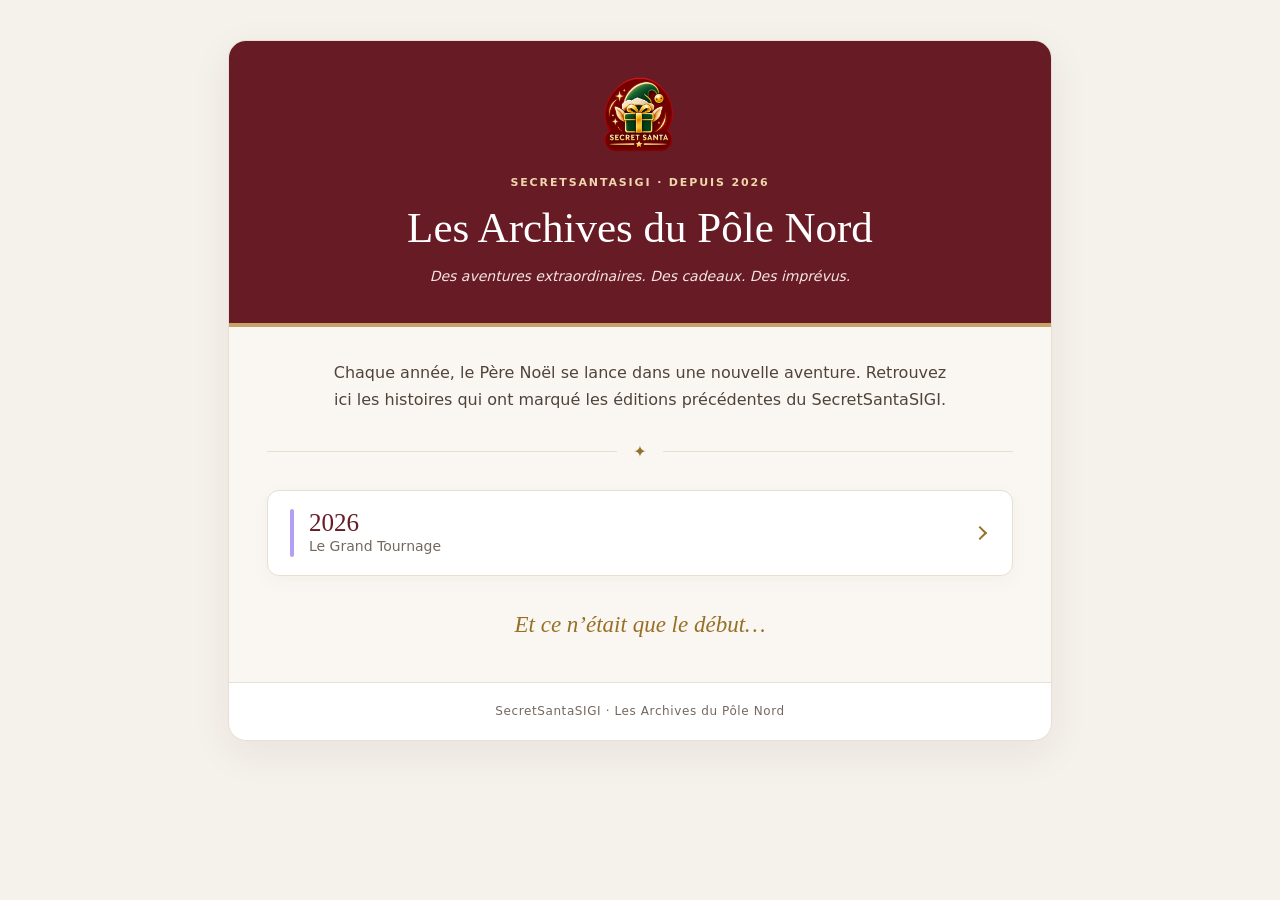
==== archives/index.html @ d58cd7bd "Les Archives du Pôle Nord – 2026" ====
<!DOCTYPE html>

<html lang="fr"><head><meta charset="utf-8"/><meta content="width=device-width, initial-scale=1" name="viewport"/><title>Les Archives du Pôle Nord | SecretSantaSIGI</title><meta content="Les histoires du SecretSantaSIGI." name="description"/><link href="https://secretsantasigi.github.io/images/Deep%20Red%20Secret%20Santa%20Badge.png" rel="icon"/><link href="style.css" rel="stylesheet"/></head><body><div class="wrapper"><main class="shell"><header><img alt="SecretSantaSIGI" class="badge" src="https://secretsantasigi.github.io/images/Deep%20Red%20Secret%20Santa%20Badge.png"/><div class="eyebrow">SecretSantaSIGI · Depuis 2026</div><h1>Les Archives du Pôle Nord</h1><p>Des aventures extraordinaires. Des cadeaux. Des imprévus.</p></header><div class="content"><p class="intro">Chaque année, le Père Noël se lance dans une nouvelle aventure. Retrouvez ici les histoires qui ont marqué les éditions précédentes du SecretSantaSIGI.</p><div aria-hidden="true" class="ornament">✦</div><details class="edition" name="editions"><summary><span aria-hidden="true" class="edition-marker"></span><span class="edition-title"><strong>2026</strong><span>Le Grand Tournage</span></span><span aria-hidden="true" class="edition-chevron"></span></summary><article class="chapter-card"><a class="banner-link" href="2026.html"><img alt="Le Grand Tournage – illustration de l’édition 2026" class="banner" src="https://secretsantasigi.github.io/images/Banner2026.png"/></a><div class="chapter-content"><div class="chapter-label">Chapitre I · Édition 2026</div><h2><a href="2026.html">Le Grand Tournage</a></h2><p>Le Père Noël se lance dans le cinéma avec un grand documentaire sur la préparation de Noël. Mais entre les prises ratées et un incident de confettis, le tournage menace de s’arrêter. Les lutins parviendront-ils à sauver le film ?</p><a class="read" href="2026.html">Lire l’histoire <span aria-hidden="true">→</span></a></div></article></details><p class="closing">Et ce n’était que le début…</p></div><footer>SecretSantaSIGI · Les Archives du Pôle Nord</footer></main></div></body></html>
---- archives/style.css ----
:root{--red:#671b25;--gold:#967025;--cream:#f5f1eb;--ink:#292524;--line:#e8ded1;--year:#b2a0f5;--year-ink:#624b9b}*{box-sizing:border-box}body{margin:0;background:var(--cream);color:var(--ink);font:16px/1.7 system-ui,-apple-system,BlinkMacSystemFont,"Segoe UI",sans-serif}.wrapper{max-width:860px;margin:40px auto;padding:0 18px}.shell{background:#fff;border:1px solid var(--line);border-radius:18px;overflow:hidden;box-shadow:0 12px 40px #492b2012}header{background:var(--red);color:white;text-align:center;padding:32px 24px 34px;border-bottom:4px solid #c7a36a}.badge{width:92px;height:auto;display:block;margin:0 auto 12px}.eyebrow,.chapter-label{font-size:11px;letter-spacing:.17em;text-transform:uppercase;font-weight:700}.eyebrow{color:#f0d7ae}h1,h2{font-family:Georgia,serif;font-weight:normal;line-height:1.25}h1{font-size:clamp(30px,5vw,43px);margin:9px 0 10px}header p{margin:0;color:#f5e5e0;font-size:14px;font-style:italic}.content{padding:32px 38px;background:#faf7f2}.intro{max-width:620px;margin:0 auto;text-align:center;color:#51433b}.ornament{display:flex;align-items:center;gap:16px;color:var(--gold);margin:25px 0;justify-content:center}.ornament:before,.ornament:after{content:"";height:1px;background:var(--line);flex:1}.chapter-card{background:white;border:1px solid var(--line);border-radius:12px;overflow:hidden;box-shadow:0 5px 18px #492b200a}.banner{width:100%;aspect-ratio:3/1;object-fit:cover;display:block}.banner-link{display:block}.chapter-content{padding:24px 28px;border-top:4px solid var(--year)}.chapter-label{color:var(--year-ink)}h2{font-size:27px;color:var(--red);margin:8px 0 14px}h2 a{color:inherit;text-decoration:none}h2 a:hover{text-decoration:underline}.read{display:inline-block;color:var(--red);font-weight:650;text-decoration:none;border-bottom:1px solid #c7a36a;padding:3px 0}.read:hover{border-color:var(--red)}a:focus-visible{outline:3px solid var(--gold);outline-offset:4px}.closing{text-align:center;color:var(--gold);font:italic 23px/1.5 Georgia,serif;margin:32px 0 8px}footer{text-align:center;color:#75675f;font-size:12px;border-top:1px solid var(--line);padding:18px;letter-spacing:.05em}nav{background:var(--red);padding:16px 30px}nav a{color:white;text-decoration:none;font-size:14px}nav a:hover{text-decoration:underline}.story{padding:34px 48px 40px;max-width:780px;margin:auto}.story-heading{text-align:center;border-bottom:1px solid var(--line);padding-bottom:24px;margin-bottom:30px}.story-heading h1{color:var(--red)}.story-heading p{color:var(--gold);font:italic 17px Georgia,serif;margin:0}.act p{margin:0 0 14px;font-family:Georgia,serif;font-size:18px;line-height:1.85}.act h2{margin-top:6px}.act .chapter-label{color:var(--gold)}.story>.read{margin-top:20px}@media(max-width:600px){.wrapper{margin:14px auto;padding:0 10px}.content,.story{padding:24px 19px}.chapter-content{padding:20px}.act p{font-size:17px}header{padding:25px 15px}nav{padding:14px 19px}}@media print{body{background:white}.wrapper{margin:0;max-width:none}.shell{box-shadow:none}nav,.read{display:none}}
/* Annual archive accordion: native keyboard-accessible disclosure. */
.edition{background:#fff;border:1px solid var(--line);border-radius:12px;overflow:hidden;margin-bottom:14px;box-shadow:0 5px 18px #492b200a}.edition summary{display:flex;align-items:center;gap:15px;padding:18px 22px;cursor:pointer;list-style:none}.edition summary::-webkit-details-marker{display:none}.edition summary:hover{background:#faf7f2}.edition summary:focus-visible{outline:3px solid var(--gold);outline-offset:-4px}.edition-marker{width:4px;align-self:stretch;border-radius:4px;background:var(--year)}.edition-title{display:flex;flex-direction:column;flex:1;line-height:1.4}.edition-title strong{font:normal 25px Georgia,serif;color:var(--red)}.edition-title span{font-size:14px;color:#74685f}.edition-chevron{width:10px;height:10px;border-right:2px solid var(--gold);border-bottom:2px solid var(--gold);transform:rotate(-45deg);margin-right:5px}.edition[open] .edition-chevron{transform:rotate(45deg)}.edition .chapter-card{border:0;border-top:1px solid var(--line);border-radius:0;box-shadow:none}@media(max-width:600px){.edition summary{padding:15px 16px}}
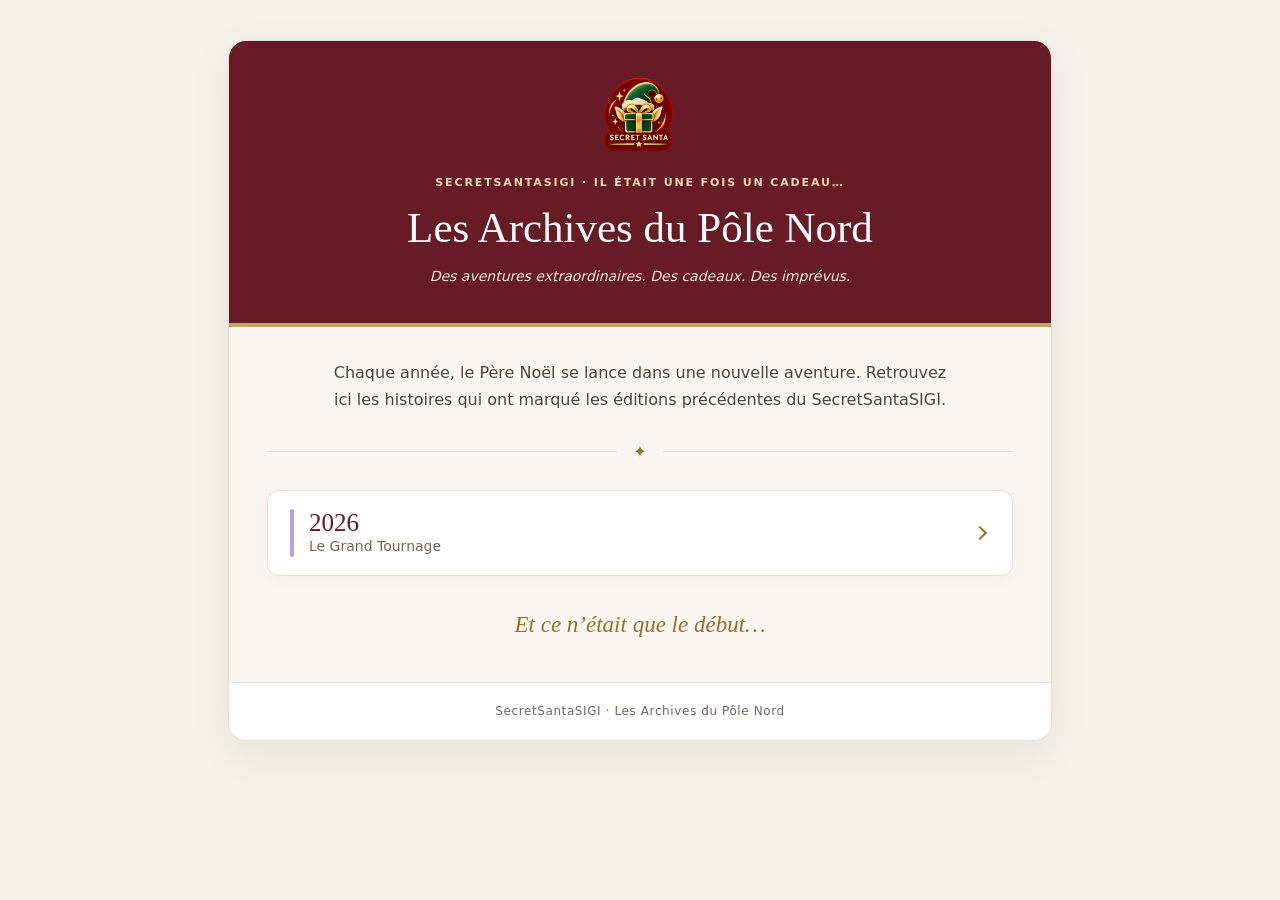
==== commit 5e1f30e7: "Update archive tagline" ====
--- a/archives/index.html
+++ b/archives/index.html
@@ -1,3 +1,53 @@
 <!DOCTYPE html>
-
-<html lang="fr"><head><meta charset="utf-8"/><meta content="width=device-width, initial-scale=1" name="viewport"/><title>Les Archives du Pôle Nord | SecretSantaSIGI</title><meta content="Les histoires du SecretSantaSIGI." name="description"/><link href="https://secretsantasigi.github.io/images/Deep%20Red%20Secret%20Santa%20Badge.png" rel="icon"/><link href="style.css" rel="stylesheet"/></head><body><div class="wrapper"><main class="shell"><header><img alt="SecretSantaSIGI" class="badge" src="https://secretsantasigi.github.io/images/Deep%20Red%20Secret%20Santa%20Badge.png"/><div class="eyebrow">SecretSantaSIGI · Depuis 2026</div><h1>Les Archives du Pôle Nord</h1><p>Des aventures extraordinaires. Des cadeaux. Des imprévus.</p></header><div class="content"><p class="intro">Chaque année, le Père Noël se lance dans une nouvelle aventure. Retrouvez ici les histoires qui ont marqué les éditions précédentes du SecretSantaSIGI.</p><div aria-hidden="true" class="ornament">✦</div><details class="edition" name="editions"><summary><span aria-hidden="true" class="edition-marker"></span><span class="edition-title"><strong>2026</strong><span>Le Grand Tournage</span></span><span aria-hidden="true" class="edition-chevron"></span></summary><article class="chapter-card"><a class="banner-link" href="2026.html"><img alt="Le Grand Tournage – illustration de l’édition 2026" class="banner" src="https://secretsantasigi.github.io/images/Banner2026.png"/></a><div class="chapter-content"><div class="chapter-label">Chapitre I · Édition 2026</div><h2><a href="2026.html">Le Grand Tournage</a></h2><p>Le Père Noël se lance dans le cinéma avec un grand documentaire sur la préparation de Noël. Mais entre les prises ratées et un incident de confettis, le tournage menace de s’arrêter. Les lutins parviendront-ils à sauver le film ?</p><a class="read" href="2026.html">Lire l’histoire <span aria-hidden="true">→</span></a></div></article></details><p class="closing">Et ce n’était que le début…</p></div><footer>SecretSantaSIGI · Les Archives du Pôle Nord</footer></main></div></body></html>+<html lang="fr">
+  <head>
+    <meta charset="utf-8" />
+    <meta content="width=device-width, initial-scale=1" name="viewport" />
+    <title>Les Archives du Pôle Nord | SecretSantaSIGI</title>
+    <meta content="Les histoires du SecretSantaSIGI." name="description" />
+    <link href="https://secretsantasigi.github.io/images/Deep%20Red%20Secret%20Santa%20Badge.png" rel="icon" />
+    <link href="style.css" rel="stylesheet" />
+  </head>
+  <body>
+    <div class="wrapper">
+      <main class="shell">
+        <header>
+          <img alt="SecretSantaSIGI" class="badge" src="https://secretsantasigi.github.io/images/Deep%20Red%20Secret%20Santa%20Badge.png" />
+          <div class="eyebrow">SecretSantaSIGI · Il était une fois un cadeau…</div>
+          <h1>Les Archives du Pôle Nord</h1>
+          <p>Des aventures extraordinaires. Des cadeaux. Des imprévus.</p>
+        </header>
+        <div class="content">
+          <p class="intro">Chaque année, le Père Noël se lance dans une nouvelle aventure. Retrouvez ici les histoires qui ont marqué les éditions précédentes du SecretSantaSIGI.</p>
+          <div aria-hidden="true" class="ornament">✦</div>
+          <details class="edition" name="editions">
+            <summary>
+              <span aria-hidden="true" class="edition-marker"></span>
+              <span class="edition-title">
+                <strong>2026</strong>
+                <span>Le Grand Tournage</span>
+              </span>
+              <span aria-hidden="true" class="edition-chevron"></span>
+            </summary>
+            <article class="chapter-card">
+              <a class="banner-link" href="2026.html">
+                <img alt="Le Grand Tournage – illustration de l’édition 2026" class="banner" src="https://secretsantasigi.github.io/images/Banner2026.png" />
+              </a>
+              <div class="chapter-content">
+                <div class="chapter-label">Chapitre I · Édition 2026</div>
+                <h2>
+                  <a href="2026.html">Le Grand Tournage</a>
+                </h2>
+                <p>Le Père Noël se lance dans le cinéma avec un grand documentaire sur la préparation de Noël. Mais entre les prises ratées et un incident de confettis, le tournage menace de s’arrêter. Les lutins parviendront-ils à sauver le film ?</p>
+                <a class="read" href="2026.html">Lire l’histoire <span aria-hidden="true">→</span>
+                </a>
+              </div>
+            </article>
+          </details>
+          <p class="closing">Et ce n’était que le début…</p>
+        </div>
+        <footer>SecretSantaSIGI · Les Archives du Pôle Nord</footer>
+      </main>
+    </div>
+  </body>
+</html>
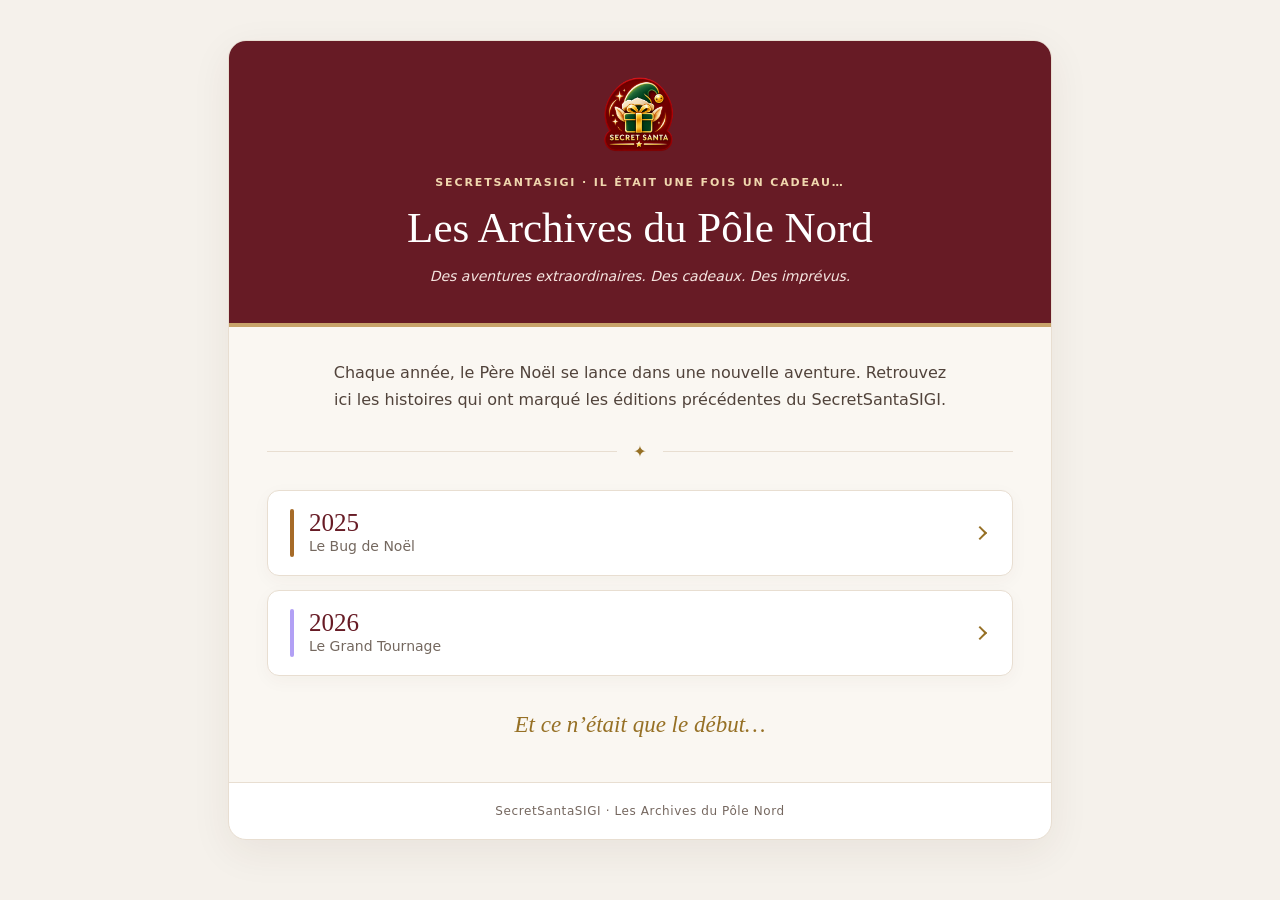
==== commit 8fffc1ef: "Add files via upload" ====
--- a/archives/index.html
+++ b/archives/index.html
@@ -1,53 +1,3 @@
 <!DOCTYPE html>
-<html lang="fr">
-  <head>
-    <meta charset="utf-8" />
-    <meta content="width=device-width, initial-scale=1" name="viewport" />
-    <title>Les Archives du Pôle Nord | SecretSantaSIGI</title>
-    <meta content="Les histoires du SecretSantaSIGI." name="description" />
-    <link href="https://secretsantasigi.github.io/images/Deep%20Red%20Secret%20Santa%20Badge.png" rel="icon" />
-    <link href="style.css" rel="stylesheet" />
-  </head>
-  <body>
-    <div class="wrapper">
-      <main class="shell">
-        <header>
-          <img alt="SecretSantaSIGI" class="badge" src="https://secretsantasigi.github.io/images/Deep%20Red%20Secret%20Santa%20Badge.png" />
-          <div class="eyebrow">SecretSantaSIGI · Il était une fois un cadeau…</div>
-          <h1>Les Archives du Pôle Nord</h1>
-          <p>Des aventures extraordinaires. Des cadeaux. Des imprévus.</p>
-        </header>
-        <div class="content">
-          <p class="intro">Chaque année, le Père Noël se lance dans une nouvelle aventure. Retrouvez ici les histoires qui ont marqué les éditions précédentes du SecretSantaSIGI.</p>
-          <div aria-hidden="true" class="ornament">✦</div>
-          <details class="edition" name="editions">
-            <summary>
-              <span aria-hidden="true" class="edition-marker"></span>
-              <span class="edition-title">
-                <strong>2026</strong>
-                <span>Le Grand Tournage</span>
-              </span>
-              <span aria-hidden="true" class="edition-chevron"></span>
-            </summary>
-            <article class="chapter-card">
-              <a class="banner-link" href="2026.html">
-                <img alt="Le Grand Tournage – illustration de l’édition 2026" class="banner" src="https://secretsantasigi.github.io/images/Banner2026.png" />
-              </a>
-              <div class="chapter-content">
-                <div class="chapter-label">Chapitre I · Édition 2026</div>
-                <h2>
-                  <a href="2026.html">Le Grand Tournage</a>
-                </h2>
-                <p>Le Père Noël se lance dans le cinéma avec un grand documentaire sur la préparation de Noël. Mais entre les prises ratées et un incident de confettis, le tournage menace de s’arrêter. Les lutins parviendront-ils à sauver le film ?</p>
-                <a class="read" href="2026.html">Lire l’histoire <span aria-hidden="true">→</span>
-                </a>
-              </div>
-            </article>
-          </details>
-          <p class="closing">Et ce n’était que le début…</p>
-        </div>
-        <footer>SecretSantaSIGI · Les Archives du Pôle Nord</footer>
-      </main>
-    </div>
-  </body>
-</html>
+
+<html lang="fr"><head><meta charset="utf-8"/><meta content="width=device-width, initial-scale=1" name="viewport"/><title>Les Archives du Pôle Nord | SecretSantaSIGI</title><meta content="Les histoires du SecretSantaSIGI." name="description"/><link href="https://secretsantasigi.github.io/images/Deep%20Red%20Secret%20Santa%20Badge.png" rel="icon"/><link href="style.css" rel="stylesheet"/></head><body><div class="wrapper"><main class="shell"><header><img alt="SecretSantaSIGI" class="badge" src="https://secretsantasigi.github.io/images/Deep%20Red%20Secret%20Santa%20Badge.png"/><div class="eyebrow">SecretSantaSIGI · Il était une fois un cadeau…</div><h1>Les Archives du Pôle Nord</h1><p>Des aventures extraordinaires. Des cadeaux. Des imprévus.</p></header><div class="content"><p class="intro">Chaque année, le Père Noël se lance dans une nouvelle aventure. Retrouvez ici les histoires qui ont marqué les éditions précédentes du SecretSantaSIGI.</p><div aria-hidden="true" class="ornament">✦</div><details class="edition year-2025" name="editions"><summary><span aria-hidden="true" class="edition-marker"></span><span class="edition-title"><strong>2025</strong><span>Le Bug de Noël</span></span><span aria-hidden="true" class="edition-chevron"></span></summary><article class="chapter-card"><a class="banner-link" href="2025.html"><img alt="Le Bug de Noël – illustration de l’édition 2025" class="banner" src="https://secretsantasigi.github.io/images/Banner2025.png"/></a><div class="chapter-content"><div class="chapter-label">Prologue · Édition 2025</div><h2><a href="2025.html">Le Bug de Noël</a></h2><p>Quand le Père Noël décide de moderniser ses ateliers grâce à l’intelligence artificielle, une simple confusion transforme la préparation de Noël en véritable catastrophe technologique…</p><a class="read" href="2025.html">Lire l’histoire <span aria-hidden="true">→</span></a></div></article></details><details class="edition" name="editions"><summary><span aria-hidden="true" class="edition-marker"></span><span class="edition-title"><strong>2026</strong><span>Le Grand Tournage</span></span><span aria-hidden="true" class="edition-chevron"></span></summary><article class="chapter-card"><a class="banner-link" href="2026.html"><img alt="Le Grand Tournage – illustration de l’édition 2026" class="banner" src="https://secretsantasigi.github.io/images/Banner2026.png"/></a><div class="chapter-content"><div class="chapter-label">Chapitre I · Édition 2026</div><h2><a href="2026.html">Le Grand Tournage</a></h2><p>Le Père Noël se lance dans le cinéma avec un grand documentaire sur la préparation de Noël. Mais entre les prises ratées et un incident de confettis, le tournage menace de s’arrêter. Les lutins parviendront-ils à sauver le film ?</p><a class="read" href="2026.html">Lire l’histoire <span aria-hidden="true">→</span></a></div></article></details><p class="closing">Et ce n’était que le début…</p></div><footer>SecretSantaSIGI · Les Archives du Pôle Nord</footer></main></div></body></html>
--- a/archives/style.css
+++ b/archives/style.css
@@ -1,3 +1,6 @@
  :root{--red:#671b25;--gold:#967025;--cream:#f5f1eb;--ink:#292524;--line:#e8ded1;--year:#b2a0f5;--year-ink:#624b9b}*{box-sizing:border-box}body{margin:0;background:var(--cream);color:var(--ink);font:16px/1.7 system-ui,-apple-system,BlinkMacSystemFont,"Segoe UI",sans-serif}.wrapper{max-width:860px;margin:40px auto;padding:0 18px}.shell{background:#fff;border:1px solid var(--line);border-radius:18px;overflow:hidden;box-shadow:0 12px 40px #492b2012}header{background:var(--red);color:white;text-align:center;padding:32px 24px 34px;border-bottom:4px solid #c7a36a}.badge{width:92px;height:auto;display:block;margin:0 auto 12px}.eyebrow,.chapter-label{font-size:11px;letter-spacing:.17em;text-transform:uppercase;font-weight:700}.eyebrow{color:#f0d7ae}h1,h2{font-family:Georgia,serif;font-weight:normal;line-height:1.25}h1{font-size:clamp(30px,5vw,43px);margin:9px 0 10px}header p{margin:0;color:#f5e5e0;font-size:14px;font-style:italic}.content{padding:32px 38px;background:#faf7f2}.intro{max-width:620px;margin:0 auto;text-align:center;color:#51433b}.ornament{display:flex;align-items:center;gap:16px;color:var(--gold);margin:25px 0;justify-content:center}.ornament:before,.ornament:after{content:"";height:1px;background:var(--line);flex:1}.chapter-card{background:white;border:1px solid var(--line);border-radius:12px;overflow:hidden;box-shadow:0 5px 18px #492b200a}.banner{width:100%;aspect-ratio:3/1;object-fit:cover;display:block}.banner-link{display:block}.chapter-content{padding:24px 28px;border-top:4px solid var(--year)}.chapter-label{color:var(--year-ink)}h2{font-size:27px;color:var(--red);margin:8px 0 14px}h2 a{color:inherit;text-decoration:none}h2 a:hover{text-decoration:underline}.read{display:inline-block;color:var(--red);font-weight:650;text-decoration:none;border-bottom:1px solid #c7a36a;padding:3px 0}.read:hover{border-color:var(--red)}a:focus-visible{outline:3px solid var(--gold);outline-offset:4px}.closing{text-align:center;color:var(--gold);font:italic 23px/1.5 Georgia,serif;margin:32px 0 8px}footer{text-align:center;color:#75675f;font-size:12px;border-top:1px solid var(--line);padding:18px;letter-spacing:.05em}nav{background:var(--red);padding:16px 30px}nav a{color:white;text-decoration:none;font-size:14px}nav a:hover{text-decoration:underline}.story{padding:34px 48px 40px;max-width:780px;margin:auto}.story-heading{text-align:center;border-bottom:1px solid var(--line);padding-bottom:24px;margin-bottom:30px}.story-heading h1{color:var(--red)}.story-heading p{color:var(--gold);font:italic 17px Georgia,serif;margin:0}.act p{margin:0 0 14px;font-family:Georgia,serif;font-size:18px;line-height:1.85}.act h2{margin-top:6px}.act .chapter-label{color:var(--gold)}.story>.read{margin-top:20px}@media(max-width:600px){.wrapper{margin:14px auto;padding:0 10px}.content,.story{padding:24px 19px}.chapter-content{padding:20px}.act p{font-size:17px}header{padding:25px 15px}nav{padding:14px 19px}}@media print{body{background:white}.wrapper{margin:0;max-width:none}.shell{box-shadow:none}nav,.read{display:none}}
 /* Annual archive accordion: native keyboard-accessible disclosure. */
 .edition{background:#fff;border:1px solid var(--line);border-radius:12px;overflow:hidden;margin-bottom:14px;box-shadow:0 5px 18px #492b200a}.edition summary{display:flex;align-items:center;gap:15px;padding:18px 22px;cursor:pointer;list-style:none}.edition summary::-webkit-details-marker{display:none}.edition summary:hover{background:#faf7f2}.edition summary:focus-visible{outline:3px solid var(--gold);outline-offset:-4px}.edition-marker{width:4px;align-self:stretch;border-radius:4px;background:var(--year)}.edition-title{display:flex;flex-direction:column;flex:1;line-height:1.4}.edition-title strong{font:normal 25px Georgia,serif;color:var(--red)}.edition-title span{font-size:14px;color:#74685f}.edition-chevron{width:10px;height:10px;border-right:2px solid var(--gold);border-bottom:2px solid var(--gold);transform:rotate(-45deg);margin-right:5px}.edition[open] .edition-chevron{transform:rotate(45deg)}.edition .chapter-card{border:0;border-top:1px solid var(--line);border-radius:0;box-shadow:none}@media(max-width:600px){.edition summary{padding:15px 16px}}
+
+/* Édition 2025 — Prologue */
+.year-2025{--year:#a66b28;--year-ink:#87531c}
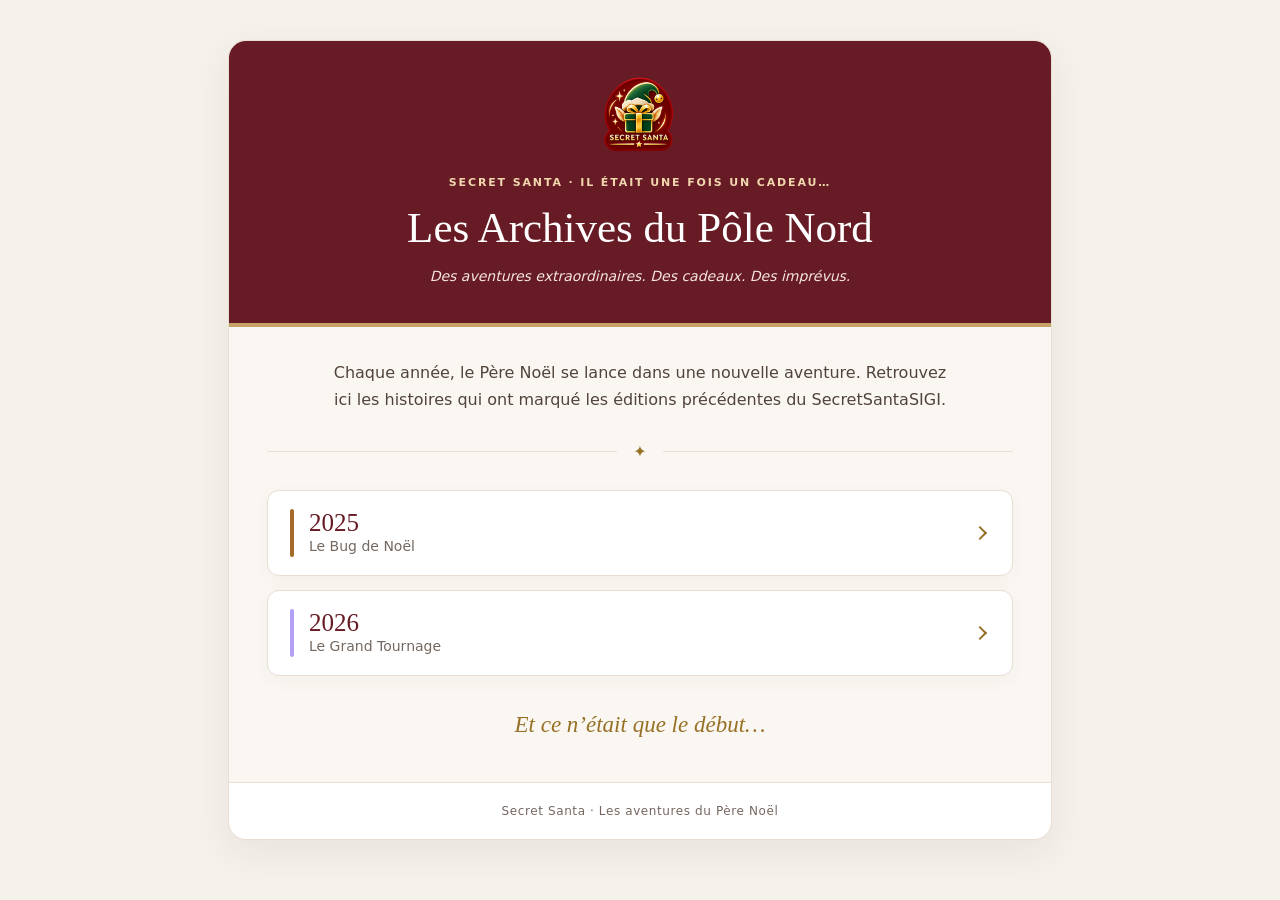
==== commit f1ada0cd: "Update index.html" ====
--- a/archives/index.html
+++ b/archives/index.html
@@ -1,3 +1,78 @@
 <!DOCTYPE html>
-
-<html lang="fr"><head><meta charset="utf-8"/><meta content="width=device-width, initial-scale=1" name="viewport"/><title>Les Archives du Pôle Nord | SecretSantaSIGI</title><meta content="Les histoires du SecretSantaSIGI." name="description"/><link href="https://secretsantasigi.github.io/images/Deep%20Red%20Secret%20Santa%20Badge.png" rel="icon"/><link href="style.css" rel="stylesheet"/></head><body><div class="wrapper"><main class="shell"><header><img alt="SecretSantaSIGI" class="badge" src="https://secretsantasigi.github.io/images/Deep%20Red%20Secret%20Santa%20Badge.png"/><div class="eyebrow">SecretSantaSIGI · Il était une fois un cadeau…</div><h1>Les Archives du Pôle Nord</h1><p>Des aventures extraordinaires. Des cadeaux. Des imprévus.</p></header><div class="content"><p class="intro">Chaque année, le Père Noël se lance dans une nouvelle aventure. Retrouvez ici les histoires qui ont marqué les éditions précédentes du SecretSantaSIGI.</p><div aria-hidden="true" class="ornament">✦</div><details class="edition year-2025" name="editions"><summary><span aria-hidden="true" class="edition-marker"></span><span class="edition-title"><strong>2025</strong><span>Le Bug de Noël</span></span><span aria-hidden="true" class="edition-chevron"></span></summary><article class="chapter-card"><a class="banner-link" href="2025.html"><img alt="Le Bug de Noël – illustration de l’édition 2025" class="banner" src="https://secretsantasigi.github.io/images/Banner2025.png"/></a><div class="chapter-content"><div class="chapter-label">Prologue · Édition 2025</div><h2><a href="2025.html">Le Bug de Noël</a></h2><p>Quand le Père Noël décide de moderniser ses ateliers grâce à l’intelligence artificielle, une simple confusion transforme la préparation de Noël en véritable catastrophe technologique…</p><a class="read" href="2025.html">Lire l’histoire <span aria-hidden="true">→</span></a></div></article></details><details class="edition" name="editions"><summary><span aria-hidden="true" class="edition-marker"></span><span class="edition-title"><strong>2026</strong><span>Le Grand Tournage</span></span><span aria-hidden="true" class="edition-chevron"></span></summary><article class="chapter-card"><a class="banner-link" href="2026.html"><img alt="Le Grand Tournage – illustration de l’édition 2026" class="banner" src="https://secretsantasigi.github.io/images/Banner2026.png"/></a><div class="chapter-content"><div class="chapter-label">Chapitre I · Édition 2026</div><h2><a href="2026.html">Le Grand Tournage</a></h2><p>Le Père Noël se lance dans le cinéma avec un grand documentaire sur la préparation de Noël. Mais entre les prises ratées et un incident de confettis, le tournage menace de s’arrêter. Les lutins parviendront-ils à sauver le film ?</p><a class="read" href="2026.html">Lire l’histoire <span aria-hidden="true">→</span></a></div></article></details><p class="closing">Et ce n’était que le début…</p></div><footer>SecretSantaSIGI · Les Archives du Pôle Nord</footer></main></div></body></html>+<html lang="fr">
+  <head>
+    <meta charset="utf-8" />
+    <meta name="robots" content="noindex, nofollow">
+    <meta content="width=device-width, initial-scale=1" name="viewport" />
+    <title>Les Archives du Pôle Nord | Secret Santa</title>
+    <meta content="Les histoires du SecretSantaSIGI." name="description" />
+    <link href="https://secretsantasigi.github.io/images/Deep%20Red%20Secret%20Santa%20Badge.png" rel="icon" />
+    <link href="style.css" rel="stylesheet" />
+  </head>
+  <body>
+    <div class="wrapper">
+      <main class="shell">
+        <header>
+          <img alt="SecretSantaSIGI" class="badge" src="https://secretsantasigi.github.io/images/Deep%20Red%20Secret%20Santa%20Badge.png" />
+          <div class="eyebrow">Secret Santa · Il était une fois un cadeau…</div>
+          <h1>Les Archives du Pôle Nord</h1>
+          <p>Des aventures extraordinaires. Des cadeaux. Des imprévus.</p>
+        </header>
+        <div class="content">
+          <p class="intro">Chaque année, le Père Noël se lance dans une nouvelle aventure. Retrouvez ici les histoires qui ont marqué les éditions précédentes du SecretSantaSIGI.</p>
+          <div aria-hidden="true" class="ornament">✦</div>
+          <details class="edition year-2025" name="editions">
+            <summary>
+              <span aria-hidden="true" class="edition-marker"></span>
+              <span class="edition-title">
+                <strong>2025</strong>
+                <span>Le Bug de Noël</span>
+              </span>
+              <span aria-hidden="true" class="edition-chevron"></span>
+            </summary>
+            <article class="chapter-card">
+              <a class="banner-link" href="2025.html">
+                <img alt="Le Bug de Noël – illustration de l’édition 2025" class="banner" src="https://secretsantasigi.github.io/images/Banner2025.png" />
+              </a>
+              <div class="chapter-content">
+                <div class="chapter-label">Prologue · Édition 2025</div>
+                <h2>
+                  <a href="2025.html">Le Bug de Noël</a>
+                </h2>
+                <p>Quand le Père Noël décide de moderniser ses ateliers grâce à l’intelligence artificielle, une simple confusion transforme la préparation de Noël en véritable catastrophe technologique…</p>
+                <a class="read" href="2025.html">Lire l’histoire <span aria-hidden="true">→</span>
+                </a>
+              </div>
+            </article>
+          </details>
+          <details class="edition" name="editions">
+            <summary>
+              <span aria-hidden="true" class="edition-marker"></span>
+              <span class="edition-title">
+                <strong>2026</strong>
+                <span>Le Grand Tournage</span>
+              </span>
+              <span aria-hidden="true" class="edition-chevron"></span>
+            </summary>
+            <article class="chapter-card">
+              <a class="banner-link" href="2026.html">
+                <img alt="Le Grand Tournage – illustration de l’édition 2026" class="banner" src="https://secretsantasigi.github.io/images/Banner2026.png" />
+              </a>
+              <div class="chapter-content">
+                <div class="chapter-label">Chapitre I · Édition 2026</div>
+                <h2>
+                  <a href="2026.html">Le Grand Tournage</a>
+                </h2>
+                <p>Le Père Noël se lance dans le cinéma avec un grand documentaire sur la préparation de Noël. Mais entre les prises ratées et un incident de confettis, le tournage menace de s’arrêter. Les lutins parviendront-ils à sauver le film ?</p>
+                <a class="read" href="2026.html">Lire l’histoire <span aria-hidden="true">→</span>
+                </a>
+              </div>
+            </article>
+          </details>
+          <p class="closing">Et ce n’était que le début…</p>
+        </div>
+        <footer>Secret Santa · Les aventures du Père Noël</footer>
+      </main>
+    </div>
+  </body>
+</html>
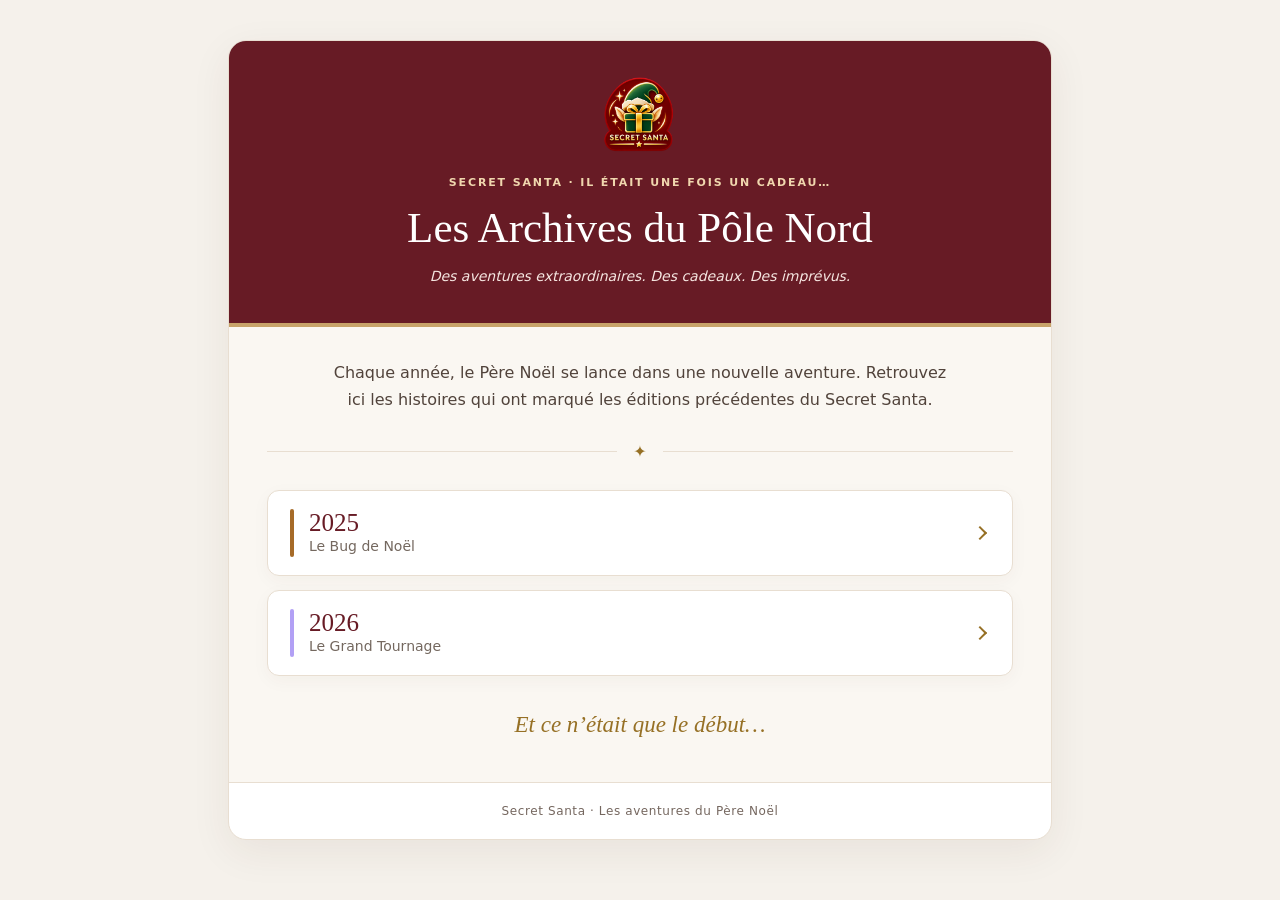
==== commit 95f4dc4e: "Update index.html" ====
--- a/archives/index.html
+++ b/archives/index.html
@@ -19,7 +19,7 @@
           <p>Des aventures extraordinaires. Des cadeaux. Des imprévus.</p>
         </header>
         <div class="content">
-          <p class="intro">Chaque année, le Père Noël se lance dans une nouvelle aventure. Retrouvez ici les histoires qui ont marqué les éditions précédentes du SecretSantaSIGI.</p>
+          <p class="intro">Chaque année, le Père Noël se lance dans une nouvelle aventure. Retrouvez ici les histoires qui ont marqué les éditions précédentes du Secret Santa.</p>
           <div aria-hidden="true" class="ornament">✦</div>
           <details class="edition year-2025" name="editions">
             <summary>
